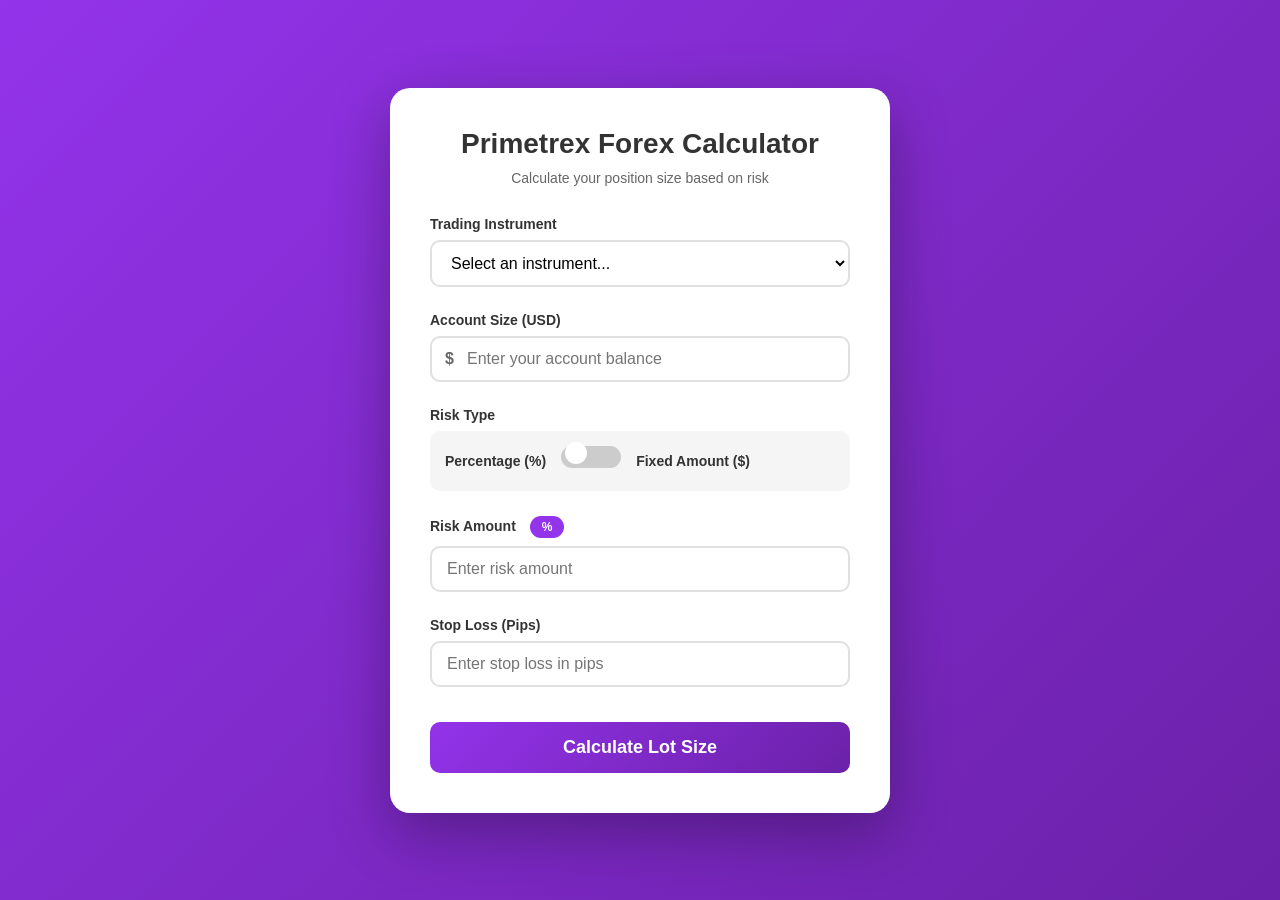
==== ForexCalculator/index.html @ 9714ca79 "Forex calculator" ====
<!DOCTYPE html>
<html lang="en">
<head>
    <meta charset="UTF-8">
    <meta name="viewport" content="width=device-width, initial-scale=1.0">
    <title>Forex Position Size Calculator</title>

    <!-- Link CSS -->
    <link rel="stylesheet" href="styles.css">
</head>
<body>
    <div class="calculator-container">
        <h1>Primetrex Forex Calculator</h1>
        <p class="subtitle">Calculate your position size based on risk</p>

        <form id="forexForm">
            <div class="form-group">
                <label for="tradingPair">Trading Instrument</label>
                <select id="tradingPair" required>
                    <option value="">Select an instrument...</option>
                    <option value="GOLD">GOLD (XAU/USD)</option>
                    <option value="CURRENCY">Currency Pairs</option>
                    <option value="BTC">Bitcoin (BTC)</option>
                    <option value="ETH">Ethereum (ETH)</option>
                    <option value="NAS100">NASDAQ 100</option>
                    <option value="US30">US30 (Dow Jones)</option>
                    <option value="GER40">GER40 (DAX)</option>
                    <option value="OIL">Oil</option>
                </select>
            </div>

            <div class="form-group">
                <label for="accountSize">Account Size (USD)</label>
                <div class="input-icon">
                    <input type="number" id="accountSize" step="0.01" min="0" placeholder="Enter your account balance" required>
                </div>
            </div>

            <div class="form-group">
                <label>Risk Type</label>
                <div class="toggle-container">
                    <span class="toggle-label">Percentage (%)</span>
                    <div class="toggle-wrapper">
                        <input type="checkbox" id="riskToggle" class="toggle-checkbox">
                        <label for="riskToggle" class="toggle-switch"></label>
                    </div>
                    <span class="toggle-label">Fixed Amount ($)</span>
                </div>
            </div>

            <div class="form-group">
                <label for="riskValue">
                    Risk Amount
                    <span class="risk-type-display" id="riskTypeDisplay">%</span>
                </label>
                <input type="number" id="riskValue" step="0.01" min="0" placeholder="Enter risk amount" required>
            </div>

            <div class="form-group">
                <label for="slPips">Stop Loss (Pips)</label>
                <input type="number" id="slPips" step="0.1" min="0.1" placeholder="Enter stop loss in pips" required>
            </div>

            <button type="submit" class="calculate-btn">Calculate Lot Size</button>
        </form>

        <div class="result-container" id="resultContainer">
            <div class="instrument-badge" id="instrumentBadge"></div>
            <div class="result-label">Recommended Lot Size</div>
            <div class="result-value">
                <span id="lotSize">0.00</span>
                <span class="result-unit">lots</span>
            </div>
        </div>
    </div>

    <!-- Link JS -->
    <script src="script.js"></script>
</body>
</html>
---- ForexCalculator/styles.css ----
* {
  margin: 0;
  padding: 0;
  box-sizing: border-box;
}

body {
  font-family:
    -apple-system, BlinkMacSystemFont, 'Segoe UI', Roboto, Oxygen, Ubuntu,
    Cantarell, sans-serif;
  background: linear-gradient(135deg, #9333ea 0%, #6b21a8 100%);
  min-height: 100vh;
  display: flex;
  justify-content: center;
  align-items: center;
  padding: 20px;
}

.calculator-container {
  background: white;
  border-radius: 20px;
  box-shadow: 0 20px 60px rgba(0, 0, 0, 0.3);
  padding: 40px;
  max-width: 500px;
  width: 100%;
}

h1 {
  color: #333;
  font-size: 28px;
  margin-bottom: 10px;
  text-align: center;
}

.subtitle {
  color: #666;
  text-align: center;
  margin-bottom: 30px;
  font-size: 14px;
}

.form-group {
  margin-bottom: 25px;
}

label {
  display: block;
  color: #333;
  font-weight: 600;
  margin-bottom: 8px;
  font-size: 14px;
}

select,
input[type='number'] {
  width: 100%;
  padding: 12px 15px;
  border: 2px solid #e0e0e0;
  border-radius: 10px;
  font-size: 16px;
  transition: all 0.3s ease;
  background: white;
}

select:focus,
input[type='number']:focus {
  outline: none;
  border-color: #9333ea;
  box-shadow: 0 0 0 3px rgba(147, 51, 234, 0.1);
}

.toggle-container {
  display: flex;
  align-items: center;
  gap: 15px;
  background: #f5f5f5;
  padding: 15px;
  border-radius: 10px;
}

.toggle-wrapper {
  position: relative;
  width: 60px;
  height: 30px;
}

.toggle-checkbox {
  display: none;
}

.toggle-switch {
  position: absolute;
  cursor: pointer;
  top: 0;
  left: 0;
  right: 0;
  bottom: 0;
  background-color: #ccc;
  border-radius: 30px;
  transition: 0.4s;
}

.toggle-switch:before {
  position: absolute;
  content: '';
  height: 22px;
  width: 22px;
  left: 4px;
  bottom: 4px;
  background-color: white;
  border-radius: 50%;
  transition: 0.4s;
}

.toggle-checkbox:checked + .toggle-switch {
  background-color: #9333ea;
}

.toggle-checkbox:checked + .toggle-switch:before {
  transform: translateX(30px);
}

.toggle-label {
  font-weight: 600;
  color: #333;
  font-size: 14px;
}

.calculate-btn {
  width: 100%;
  padding: 15px;
  background: linear-gradient(135deg, #9333ea 0%, #6b21a8 100%);
  color: white;
  border: none;
  border-radius: 10px;
  font-size: 18px;
  font-weight: 600;
  cursor: pointer;
  transition:
    transform 0.2s ease,
    box-shadow 0.2s ease;
  margin-top: 10px;
}

.calculate-btn:hover {
  transform: translateY(-2px);
  box-shadow: 0 10px 20px rgba(147, 51, 234, 0.3);
}

.calculate-btn:active {
  transform: translateY(0);
}

.result-container {
  margin-top: 30px;
  padding: 25px;
  background: linear-gradient(135deg, #f5f7fa 0%, #e9d5ff 100%);
  border-radius: 15px;
  text-align: center;
  display: none;
}

.result-container.show {
  display: block;
  animation: slideIn 0.5s ease;
}

@keyframes slideIn {
  from {
    opacity: 0;
    transform: translateY(20px);
  }
  to {
    opacity: 1;
    transform: translateY(0);
  }
}

.result-label {
  color: #666;
  font-size: 14px;
  margin-bottom: 10px;
  text-transform: uppercase;
  letter-spacing: 1px;
}

.result-value {
  color: #333;
  font-size: 48px;
  font-weight: 700;
  line-height: 1.2;
}

.result-unit {
  color: #666;
  font-size: 20px;
  margin-left: 5px;
}

.input-icon {
  position: relative;
}

.input-icon input {
  padding-left: 35px;
}

.input-icon::before {
  content: '$';
  position: absolute;
  left: 15px;
  top: 50%;
  transform: translateY(-50%);
  color: #666;
  font-weight: 600;
}

.risk-type-display {
  display: inline-block;
  padding: 4px 12px;
  background: #9333ea;
  color: white;
  border-radius: 20px;
  font-size: 12px;
  font-weight: 600;
  margin-left: 10px;
}

.instrument-badge {
  display: inline-block;
  padding: 6px 14px;
  background: linear-gradient(135deg, #9333ea 0%, #6b21a8 100%);
  color: white;
  border-radius: 20px;
  font-size: 13px;
  font-weight: 600;
  margin-bottom: 15px;
}
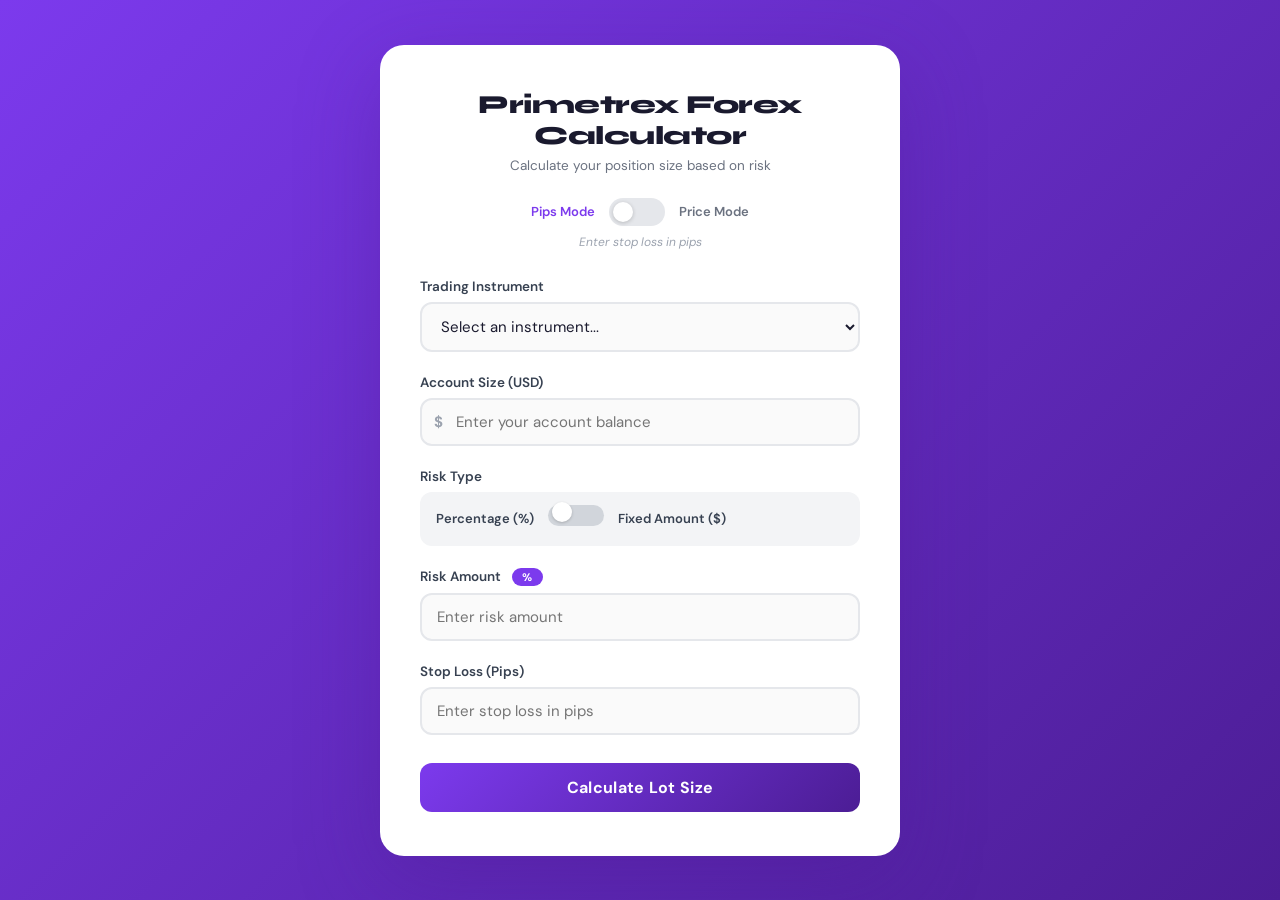
==== commit d84dd1b0: "New Upload" ====
--- a/ForexCalculator/index.html
+++ b/ForexCalculator/index.html
@@ -3,9 +3,7 @@
 <head>
     <meta charset="UTF-8">
     <meta name="viewport" content="width=device-width, initial-scale=1.0">
-    <title>Forex Position Size Calculator</title>
-
-    <!-- Link CSS -->
+    <title>Primetrex Forex Calculator</title>
     <link rel="stylesheet" href="styles.css">
 </head>
 <body>
@@ -13,13 +11,24 @@
         <h1>Primetrex Forex Calculator</h1>
         <p class="subtitle">Calculate your position size based on risk</p>
 
+        <!-- Mode Switch: Pips vs Price -->
+        <div class="mode-switch-wrapper">
+            <span class="mode-label" id="modeLabelPips">Pips Mode</span>
+            <div class="mode-switch-track" id="modeSwitchTrack">
+                <div class="mode-switch-thumb" id="modeSwitchThumb"></div>
+            </div>
+            <span class="mode-label" id="modeLabelPrice">Price Mode</span>
+        </div>
+        <p class="mode-description" id="modeDescription">Enter stop loss in pips</p>
+
         <form id="forexForm">
             <div class="form-group">
                 <label for="tradingPair">Trading Instrument</label>
                 <select id="tradingPair" required>
                     <option value="">Select an instrument...</option>
                     <option value="GOLD">GOLD (XAU/USD)</option>
-                    <option value="CURRENCY">Currency Pairs</option>
+                    <option value="CURRENCY_USD">Currency Pairs — USD (EUR/USD, GBP/USD…)</option>
+                    <option value="CURRENCY_JPY">Currency Pairs — JPY (USD/JPY, EUR/JPY…)</option>
                     <option value="BTC">Bitcoin (BTC)</option>
                     <option value="ETH">Ethereum (ETH)</option>
                     <option value="NAS100">NASDAQ 100</option>
@@ -56,9 +65,24 @@
                 <input type="number" id="riskValue" step="0.01" min="0" placeholder="Enter risk amount" required>
             </div>
 
-            <div class="form-group">
-                <label for="slPips">Stop Loss (Pips)</label>
-                <input type="number" id="slPips" step="0.1" min="0.1" placeholder="Enter stop loss in pips" required>
+            <!-- PIPS MODE fields -->
+            <div id="pipsModeFields">
+                <div class="form-group">
+                    <label for="slPips">Stop Loss (Pips)</label>
+                    <input type="number" id="slPips" step="0.1" min="0.1" placeholder="Enter stop loss in pips">
+                </div>
+            </div>
+
+            <!-- PRICE MODE fields -->
+            <div id="priceModeFields" class="hidden">
+                <div class="form-group">
+                    <label for="entryPrice">Entry Price</label>
+                    <input type="number" id="entryPrice" step="0.00001" min="0" placeholder="Enter entry price">
+                </div>
+                <div class="form-group">
+                    <label for="stopLossPrice">Stop Loss Price</label>
+                    <input type="number" id="stopLossPrice" step="0.00001" min="0" placeholder="Enter stop loss price">
+                </div>
             </div>
 
             <button type="submit" class="calculate-btn">Calculate Lot Size</button>
@@ -66,15 +90,34 @@
 
         <div class="result-container" id="resultContainer">
             <div class="instrument-badge" id="instrumentBadge"></div>
-            <div class="result-label">Recommended Lot Size</div>
-            <div class="result-value">
-                <span id="lotSize">0.00</span>
-                <span class="result-unit">lots</span>
+
+            <!-- Price mode extra rows -->
+            <div id="priceResultRows" class="hidden">
+                <div class="result-row">
+                    <span class="result-label">Price Difference</span>
+                    <span class="result-value" id="priceDiff">0.00</span>
+                </div>
+                <div class="result-row">
+                    <span class="result-label">Derived SL (Pips)</span>
+                    <span class="result-value" id="derivedPips">0.00</span>
+                </div>
+            </div>
+
+            <div class="result-row">
+                <span class="result-label">Risk Amount ($)</span>
+                <span class="result-value" id="riskAmountDisplay">$0.00</span>
+            </div>
+
+            <div class="lot-size-highlight">
+                <div class="lot-size-label">Recommended Lot Size</div>
+                <div class="lot-size-value">
+                    <span id="lotSize">0.00</span>
+                    <span class="lot-size-unit">lots</span>
+                </div>
             </div>
         </div>
     </div>
 
-    <!-- Link JS -->
     <script src="script.js"></script>
 </body>
-</html>+</html>
--- a/ForexCalculator/styles.css
+++ b/ForexCalculator/styles.css
@@ -1,238 +1,356 @@
+/* =============================================
+   PRIMETREX FOREX CALCULATOR — styles.css
+   ============================================= */
+
+@import url('https://fonts.googleapis.com/css2?family=DM+Sans:wght@400;500;600;700&family=Syne:wght@700;800&display=swap');
+
 * {
-  margin: 0;
-  padding: 0;
-  box-sizing: border-box;
+    margin: 0;
+    padding: 0;
+    box-sizing: border-box;
 }
 
 body {
-  font-family:
-    -apple-system, BlinkMacSystemFont, 'Segoe UI', Roboto, Oxygen, Ubuntu,
-    Cantarell, sans-serif;
-  background: linear-gradient(135deg, #9333ea 0%, #6b21a8 100%);
-  min-height: 100vh;
-  display: flex;
-  justify-content: center;
-  align-items: center;
-  padding: 20px;
-}
-
+    font-family: 'DM Sans', -apple-system, BlinkMacSystemFont, sans-serif;
+    background: linear-gradient(135deg, #7c3aed 0%, #4c1d95 100%);
+    min-height: 100vh;
+    display: flex;
+    justify-content: center;
+    align-items: center;
+    padding: 20px;
+}
+
+/* ── Container ── */
 .calculator-container {
-  background: white;
-  border-radius: 20px;
-  box-shadow: 0 20px 60px rgba(0, 0, 0, 0.3);
-  padding: 40px;
-  max-width: 500px;
-  width: 100%;
+    background: #ffffff;
+    border-radius: 24px;
+    box-shadow: 0 24px 80px rgba(76, 29, 149, 0.35);
+    padding: 44px 40px;
+    max-width: 520px;
+    width: 100%;
 }
 
 h1 {
-  color: #333;
-  font-size: 28px;
-  margin-bottom: 10px;
-  text-align: center;
+    font-family: 'Syne', sans-serif;
+    color: #1a1a2e;
+    font-size: 26px;
+    font-weight: 800;
+    margin-bottom: 6px;
+    text-align: center;
+    letter-spacing: -0.5px;
 }
 
 .subtitle {
-  color: #666;
-  text-align: center;
-  margin-bottom: 30px;
-  font-size: 14px;
-}
-
+    color: #6b7280;
+    text-align: center;
+    margin-bottom: 24px;
+    font-size: 13.5px;
+}
+
+/* ── Mode Switch ── */
+.mode-switch-wrapper {
+    display: flex;
+    align-items: center;
+    justify-content: center;
+    gap: 14px;
+    margin-bottom: 8px;
+}
+
+.mode-label {
+    font-size: 13px;
+    font-weight: 600;
+    color: #6b7280;
+    cursor: pointer;
+    transition: color 0.25s;
+    user-select: none;
+}
+
+.mode-label.active {
+    color: #7c3aed;
+}
+
+.mode-switch-track {
+    position: relative;
+    width: 56px;
+    height: 28px;
+    background: #e5e7eb;
+    border-radius: 999px;
+    cursor: pointer;
+    transition: background 0.3s;
+    flex-shrink: 0;
+}
+
+.mode-switch-track.price-active {
+    background: #7c3aed;
+}
+
+.mode-switch-thumb {
+    position: absolute;
+    top: 4px;
+    left: 4px;
+    width: 20px;
+    height: 20px;
+    background: #ffffff;
+    border-radius: 50%;
+    box-shadow: 0 1px 4px rgba(0,0,0,0.2);
+    transition: transform 0.3s cubic-bezier(0.34, 1.56, 0.64, 1);
+}
+
+.mode-switch-track.price-active .mode-switch-thumb {
+    transform: translateX(28px);
+}
+
+.mode-description {
+    text-align: center;
+    font-size: 12px;
+    color: #9ca3af;
+    margin-bottom: 28px;
+    font-style: italic;
+    transition: opacity 0.3s;
+}
+
+/* ── Form ── */
 .form-group {
-  margin-bottom: 25px;
+    margin-bottom: 22px;
 }
 
 label {
-  display: block;
-  color: #333;
-  font-weight: 600;
-  margin-bottom: 8px;
-  font-size: 14px;
+    display: block;
+    color: #374151;
+    font-weight: 600;
+    margin-bottom: 7px;
+    font-size: 13.5px;
 }
 
 select,
-input[type='number'] {
-  width: 100%;
-  padding: 12px 15px;
-  border: 2px solid #e0e0e0;
-  border-radius: 10px;
-  font-size: 16px;
-  transition: all 0.3s ease;
-  background: white;
+input[type="number"] {
+    width: 100%;
+    padding: 12px 15px;
+    border: 2px solid #e5e7eb;
+    border-radius: 12px;
+    font-size: 15px;
+    font-family: 'DM Sans', sans-serif;
+    transition: border-color 0.25s, box-shadow 0.25s;
+    background: #fafafa;
+    color: #1a1a2e;
 }
 
 select:focus,
-input[type='number']:focus {
-  outline: none;
-  border-color: #9333ea;
-  box-shadow: 0 0 0 3px rgba(147, 51, 234, 0.1);
-}
-
+input[type="number"]:focus {
+    outline: none;
+    border-color: #7c3aed;
+    background: #fff;
+    box-shadow: 0 0 0 4px rgba(124, 58, 237, 0.1);
+}
+
+/* Dollar prefix on account size */
+.input-icon {
+    position: relative;
+}
+
+.input-icon input {
+    padding-left: 34px;
+}
+
+.input-icon::before {
+    content: '$';
+    position: absolute;
+    left: 14px;
+    top: 50%;
+    transform: translateY(-50%);
+    color: #9ca3af;
+    font-weight: 700;
+    font-size: 15px;
+    pointer-events: none;
+}
+
+/* ── Risk Type Toggle ── */
 .toggle-container {
-  display: flex;
-  align-items: center;
-  gap: 15px;
-  background: #f5f5f5;
-  padding: 15px;
-  border-radius: 10px;
+    display: flex;
+    align-items: center;
+    gap: 14px;
+    background: #f3f4f6;
+    padding: 13px 16px;
+    border-radius: 12px;
+}
+
+.toggle-label {
+    font-weight: 600;
+    color: #374151;
+    font-size: 13px;
 }
 
 .toggle-wrapper {
-  position: relative;
-  width: 60px;
-  height: 30px;
+    position: relative;
+    width: 56px;
+    height: 28px;
+    flex-shrink: 0;
 }
 
 .toggle-checkbox {
-  display: none;
+    display: none;
 }
 
 .toggle-switch {
-  position: absolute;
-  cursor: pointer;
-  top: 0;
-  left: 0;
-  right: 0;
-  bottom: 0;
-  background-color: #ccc;
-  border-radius: 30px;
-  transition: 0.4s;
-}
-
-.toggle-switch:before {
-  position: absolute;
-  content: '';
-  height: 22px;
-  width: 22px;
-  left: 4px;
-  bottom: 4px;
-  background-color: white;
-  border-radius: 50%;
-  transition: 0.4s;
+    position: absolute;
+    cursor: pointer;
+    inset: 0;
+    background-color: #d1d5db;
+    border-radius: 999px;
+    transition: background-color 0.35s;
+}
+
+.toggle-switch::before {
+    content: "";
+    position: absolute;
+    height: 20px;
+    width: 20px;
+    left: 4px;
+    bottom: 4px;
+    background: white;
+    border-radius: 50%;
+    box-shadow: 0 1px 3px rgba(0,0,0,0.2);
+    transition: transform 0.35s cubic-bezier(0.34, 1.56, 0.64, 1);
 }
 
 .toggle-checkbox:checked + .toggle-switch {
-  background-color: #9333ea;
-}
-
-.toggle-checkbox:checked + .toggle-switch:before {
-  transform: translateX(30px);
-}
-
-.toggle-label {
-  font-weight: 600;
-  color: #333;
-  font-size: 14px;
-}
-
+    background-color: #7c3aed;
+}
+
+.toggle-checkbox:checked + .toggle-switch::before {
+    transform: translateX(28px);
+}
+
+/* Risk badge */
+.risk-type-display {
+    display: inline-block;
+    padding: 2px 10px;
+    background: #7c3aed;
+    color: white;
+    border-radius: 999px;
+    font-size: 11px;
+    font-weight: 700;
+    margin-left: 8px;
+    letter-spacing: 0.5px;
+}
+
+/* ── Hidden utility ── */
+.hidden {
+    display: none !important;
+}
+
+/* ── Calculate Button ── */
 .calculate-btn {
-  width: 100%;
-  padding: 15px;
-  background: linear-gradient(135deg, #9333ea 0%, #6b21a8 100%);
-  color: white;
-  border: none;
-  border-radius: 10px;
-  font-size: 18px;
-  font-weight: 600;
-  cursor: pointer;
-  transition:
-    transform 0.2s ease,
-    box-shadow 0.2s ease;
-  margin-top: 10px;
+    width: 100%;
+    padding: 14px;
+    background: linear-gradient(135deg, #7c3aed 0%, #4c1d95 100%);
+    color: white;
+    border: none;
+    border-radius: 12px;
+    font-family: 'DM Sans', sans-serif;
+    font-size: 16px;
+    font-weight: 700;
+    cursor: pointer;
+    letter-spacing: 0.3px;
+    transition: transform 0.2s ease, box-shadow 0.2s ease, opacity 0.2s;
+    margin-top: 6px;
 }
 
 .calculate-btn:hover {
-  transform: translateY(-2px);
-  box-shadow: 0 10px 20px rgba(147, 51, 234, 0.3);
+    transform: translateY(-2px);
+    box-shadow: 0 10px 28px rgba(124, 58, 237, 0.38);
 }
 
 .calculate-btn:active {
-  transform: translateY(0);
-}
-
+    transform: translateY(0);
+    opacity: 0.9;
+}
+
+/* ── Result Container ── */
 .result-container {
-  margin-top: 30px;
-  padding: 25px;
-  background: linear-gradient(135deg, #f5f7fa 0%, #e9d5ff 100%);
-  border-radius: 15px;
-  text-align: center;
-  display: none;
+    margin-top: 28px;
+    padding: 24px;
+    background: linear-gradient(135deg, #f9fafb 0%, #ede9fe 100%);
+    border-radius: 16px;
+    display: none;
+    border: 1.5px solid rgba(124, 58, 237, 0.12);
 }
 
 .result-container.show {
-  display: block;
-  animation: slideIn 0.5s ease;
+    display: block;
+    animation: slideIn 0.45s ease;
 }
 
 @keyframes slideIn {
-  from {
-    opacity: 0;
-    transform: translateY(20px);
-  }
-  to {
-    opacity: 1;
-    transform: translateY(0);
-  }
+    from { opacity: 0; transform: translateY(16px); }
+    to   { opacity: 1; transform: translateY(0); }
+}
+
+.instrument-badge {
+    display: inline-block;
+    padding: 5px 14px;
+    background: linear-gradient(135deg, #7c3aed 0%, #4c1d95 100%);
+    color: white;
+    border-radius: 999px;
+    font-size: 12px;
+    font-weight: 700;
+    margin-bottom: 16px;
+    letter-spacing: 0.5px;
+}
+
+.result-row {
+    display: flex;
+    justify-content: space-between;
+    align-items: center;
+    padding: 11px 0;
+    border-bottom: 1px solid rgba(124, 58, 237, 0.1);
+}
+
+.result-row:last-of-type {
+    border-bottom: none;
 }
 
 .result-label {
-  color: #666;
-  font-size: 14px;
-  margin-bottom: 10px;
-  text-transform: uppercase;
-  letter-spacing: 1px;
+    color: #6b7280;
+    font-size: 13px;
+    font-weight: 500;
 }
 
 .result-value {
-  color: #333;
-  font-size: 48px;
-  font-weight: 700;
-  line-height: 1.2;
-}
-
-.result-unit {
-  color: #666;
-  font-size: 20px;
-  margin-left: 5px;
-}
-
-.input-icon {
-  position: relative;
-}
-
-.input-icon input {
-  padding-left: 35px;
-}
-
-.input-icon::before {
-  content: '$';
-  position: absolute;
-  left: 15px;
-  top: 50%;
-  transform: translateY(-50%);
-  color: #666;
-  font-weight: 600;
-}
-
-.risk-type-display {
-  display: inline-block;
-  padding: 4px 12px;
-  background: #9333ea;
-  color: white;
-  border-radius: 20px;
-  font-size: 12px;
-  font-weight: 600;
-  margin-left: 10px;
-}
-
-.instrument-badge {
-  display: inline-block;
-  padding: 6px 14px;
-  background: linear-gradient(135deg, #9333ea 0%, #6b21a8 100%);
-  color: white;
-  border-radius: 20px;
-  font-size: 13px;
-  font-weight: 600;
-  margin-bottom: 15px;
-}
+    color: #1a1a2e;
+    font-size: 15px;
+    font-weight: 700;
+}
+
+/* ── Lot Size Highlight ── */
+.lot-size-highlight {
+    text-align: center;
+    padding: 20px;
+    background: linear-gradient(135deg, #7c3aed 0%, #4c1d95 100%);
+    border-radius: 12px;
+    margin-top: 16px;
+}
+
+.lot-size-label {
+    color: rgba(255, 255, 255, 0.85);
+    font-size: 11px;
+    text-transform: uppercase;
+    letter-spacing: 1.5px;
+    margin-bottom: 6px;
+    font-weight: 600;
+}
+
+.lot-size-value {
+    color: white;
+    font-family: 'Syne', sans-serif;
+    font-size: 38px;
+    font-weight: 800;
+    line-height: 1.1;
+}
+
+.lot-size-unit {
+    font-size: 18px;
+    font-weight: 600;
+    opacity: 0.75;
+    margin-left: 4px;
+}
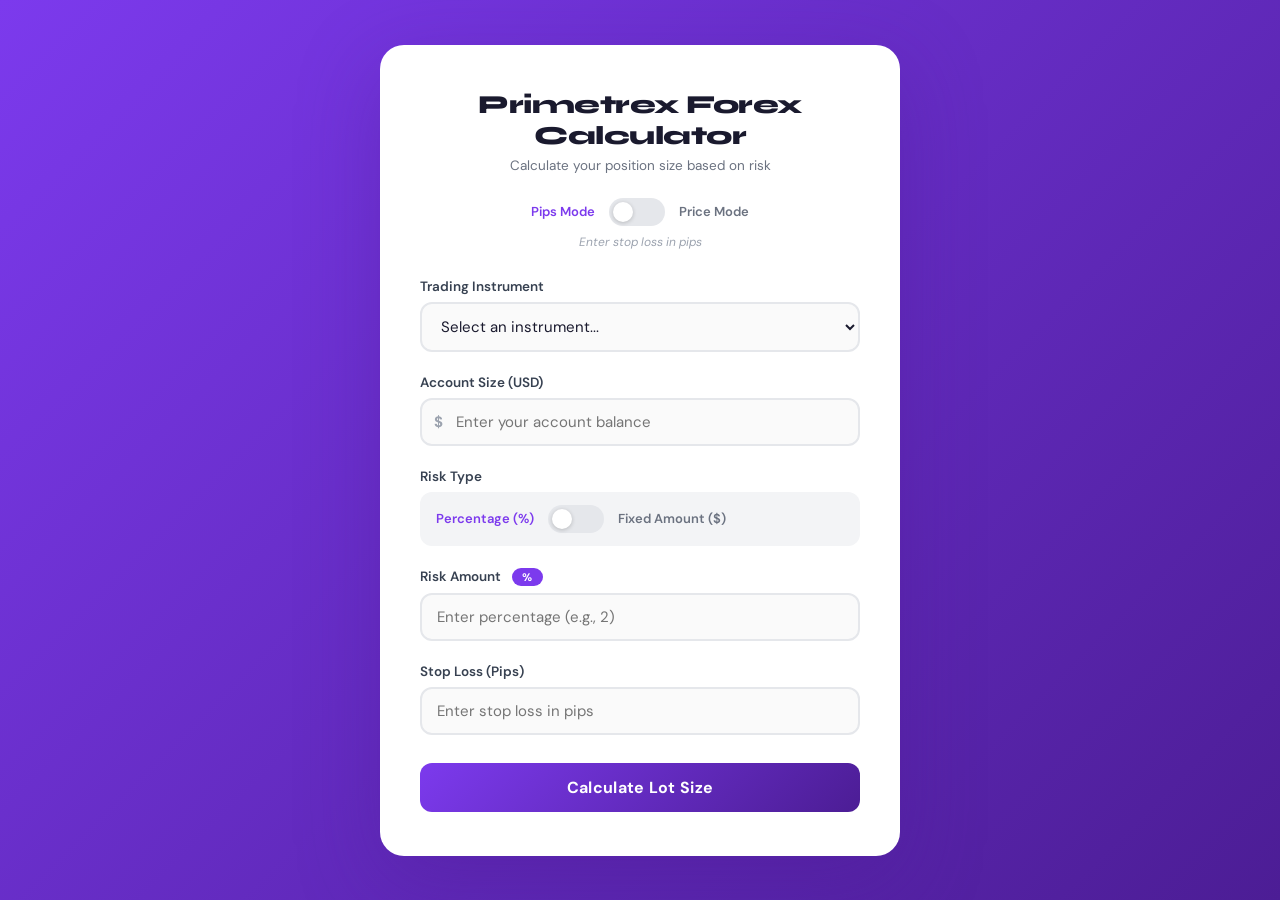
==== commit a5679365: "New Update" ====
--- a/ForexCalculator/index.html
+++ b/ForexCalculator/index.html
@@ -47,13 +47,12 @@
 
             <div class="form-group">
                 <label>Risk Type</label>
-                <div class="toggle-container">
-                    <span class="toggle-label">Percentage (%)</span>
-                    <div class="toggle-wrapper">
-                        <input type="checkbox" id="riskToggle" class="toggle-checkbox">
-                        <label for="riskToggle" class="toggle-switch"></label>
+                <div class="mode-switch-wrapper risk-switch-wrapper">
+                    <span class="mode-label active" id="riskLabelPct">Percentage (%)</span>
+                    <div class="mode-switch-track" id="riskSwitchTrack">
+                        <div class="mode-switch-thumb"></div>
                     </div>
-                    <span class="toggle-label">Fixed Amount ($)</span>
+                    <span class="mode-label" id="riskLabelFixed">Fixed Amount ($)</span>
                 </div>
             </div>
 
--- a/ForexCalculator/styles.css
+++ b/ForexCalculator/styles.css
@@ -164,60 +164,19 @@
     pointer-events: none;
 }
 
-/* ── Risk Type Toggle ── */
-.toggle-container {
-    display: flex;
-    align-items: center;
-    gap: 14px;
+/* ── Risk Type Toggle (same style as mode switch) ── */
+.risk-switch-wrapper {
     background: #f3f4f6;
     padding: 13px 16px;
     border-radius: 12px;
-}
-
-.toggle-label {
-    font-weight: 600;
-    color: #374151;
-    font-size: 13px;
-}
-
-.toggle-wrapper {
-    position: relative;
-    width: 56px;
-    height: 28px;
-    flex-shrink: 0;
-}
-
-.toggle-checkbox {
-    display: none;
-}
-
-.toggle-switch {
-    position: absolute;
-    cursor: pointer;
-    inset: 0;
-    background-color: #d1d5db;
-    border-radius: 999px;
-    transition: background-color 0.35s;
-}
-
-.toggle-switch::before {
-    content: "";
-    position: absolute;
-    height: 20px;
-    width: 20px;
-    left: 4px;
-    bottom: 4px;
-    background: white;
-    border-radius: 50%;
-    box-shadow: 0 1px 3px rgba(0,0,0,0.2);
-    transition: transform 0.35s cubic-bezier(0.34, 1.56, 0.64, 1);
-}
-
-.toggle-checkbox:checked + .toggle-switch {
-    background-color: #7c3aed;
-}
-
-.toggle-checkbox:checked + .toggle-switch::before {
+    justify-content: flex-start;
+}
+
+.mode-switch-track.toggled {
+    background: #7c3aed;
+}
+
+.mode-switch-track.toggled .mode-switch-thumb {
     transform: translateX(28px);
 }
 
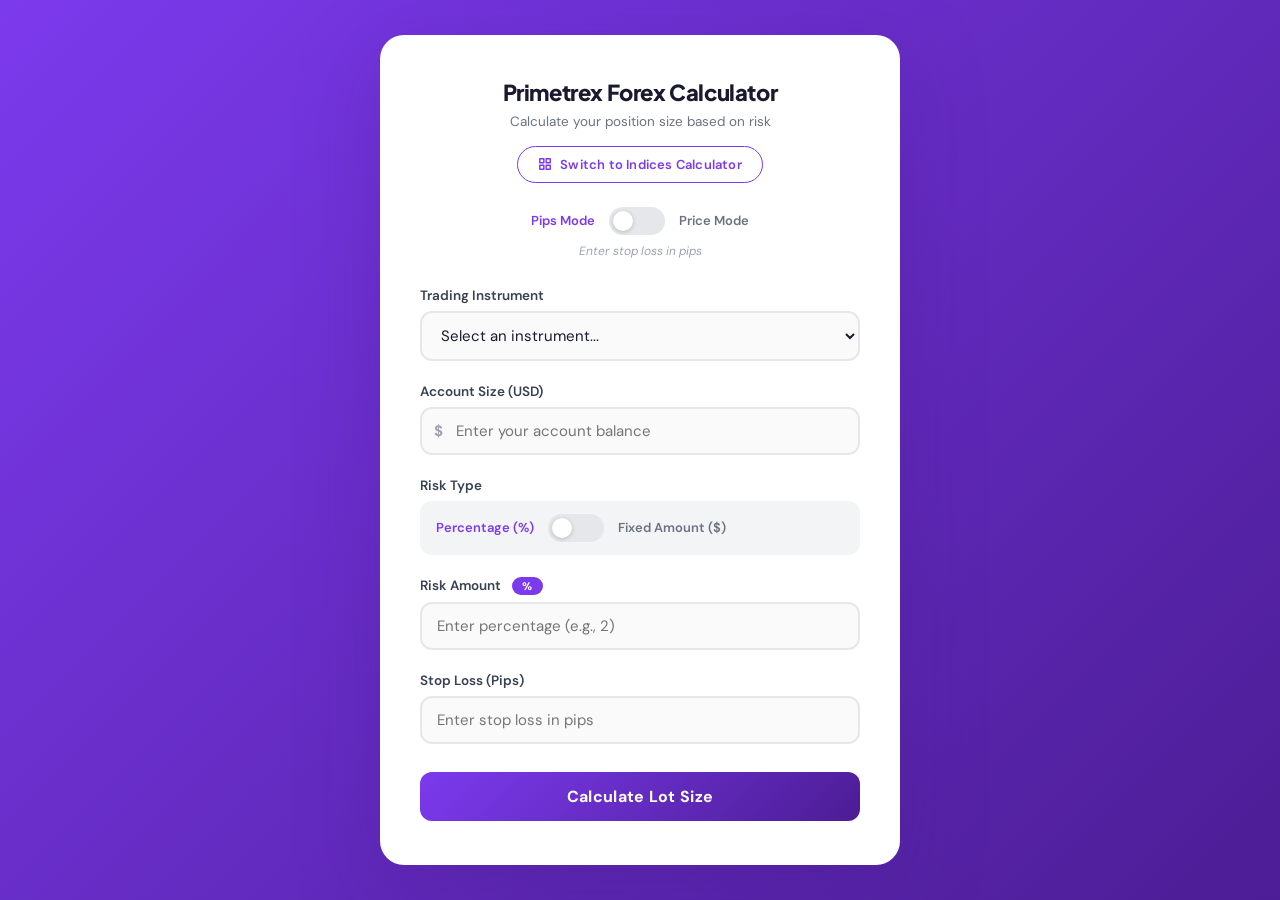
==== commit ff28adea: "fontandnewbutton" ====
--- a/ForexCalculator/index.html
+++ b/ForexCalculator/index.html
@@ -10,6 +10,11 @@
     <div class="calculator-container">
         <h1>Primetrex Forex Calculator</h1>
         <p class="subtitle">Calculate your position size based on risk</p>
+
+        <a href="https://primetrex.com/Synthetics-Calculator/" class="nav-link-btn" target="_blank" rel="noopener">
+            <svg width="14" height="14" viewBox="0 0 24 24" fill="none" stroke="currentColor" stroke-width="2.5" stroke-linecap="round" stroke-linejoin="round"><path d="M3 3h7v7H3z"/><path d="M14 3h7v7h-7z"/><path d="M14 14h7v7h-7z"/><path d="M3 14h7v7H3z"/></svg>
+            Switch to Indices Calculator
+        </a>
 
         <!-- Mode Switch: Pips vs Price -->
         <div class="mode-switch-wrapper">
--- a/ForexCalculator/styles.css
+++ b/ForexCalculator/styles.css
@@ -2,7 +2,7 @@
    PRIMETREX FOREX CALCULATOR — styles.css
    ============================================= */
 
-@import url('https://fonts.googleapis.com/css2?family=DM+Sans:wght@400;500;600;700&family=Syne:wght@700;800&display=swap');
+@import url('https://fonts.googleapis.com/css2?family=DM+Sans:wght@400;500;600;700&family=Plus+Jakarta+Sans:wght@700;800&display=swap');
 
 * {
     margin: 0;
@@ -31,20 +31,53 @@
 }
 
 h1 {
-    font-family: 'Syne', sans-serif;
+    font-family: 'Plus Jakarta Sans', sans-serif;
     color: #1a1a2e;
-    font-size: 26px;
+    font-size: clamp(17px, 4.5vw, 22px);
     font-weight: 800;
     margin-bottom: 6px;
     text-align: center;
-    letter-spacing: -0.5px;
+    letter-spacing: -0.4px;
+    line-height: 1.25;
+    word-break: break-word;
 }
 
 .subtitle {
     color: #6b7280;
     text-align: center;
-    margin-bottom: 24px;
+    margin-bottom: 16px;
     font-size: 13.5px;
+}
+
+.nav-link-btn {
+    display: flex;
+    align-items: center;
+    justify-content: center;
+    gap: 8px;
+    margin: 0 auto 24px;
+    padding: 9px 20px;
+    background: transparent;
+    border: 1.5px solid #7c3aed;
+    border-radius: 50px;
+    color: #7c3aed;
+    font-family: 'DM Sans', sans-serif;
+    font-size: 13px;
+    font-weight: 600;
+    cursor: pointer;
+    text-decoration: none;
+    transition: background 0.2s, color 0.2s, transform 0.15s;
+    letter-spacing: 0.2px;
+    width: fit-content;
+}
+
+.nav-link-btn:hover {
+    background: #7c3aed;
+    color: #fff;
+    transform: translateY(-1px);
+}
+
+.nav-link-btn svg {
+    flex-shrink: 0;
 }
 
 /* ── Mode Switch ── */
@@ -301,15 +334,40 @@
 
 .lot-size-value {
     color: white;
-    font-family: 'Syne', sans-serif;
-    font-size: 38px;
+    font-family: 'Plus Jakarta Sans', sans-serif;
+    font-size: clamp(28px, 8vw, 38px);
     font-weight: 800;
     line-height: 1.1;
 }
 
 .lot-size-unit {
-    font-size: 18px;
+    font-size: clamp(14px, 4vw, 18px);
     font-weight: 600;
     opacity: 0.75;
     margin-left: 4px;
 }
+
+/* ── Responsive ── */
+@media (max-width: 480px) {
+    .calculator-container {
+        padding: 28px 20px;
+        border-radius: 18px;
+    }
+
+    .nav-link-btn {
+        font-size: 12px;
+        padding: 8px 16px;
+    }
+
+    .subtitle {
+        font-size: 12.5px;
+    }
+
+    .result-value {
+        font-size: 13px;
+    }
+
+    .result-label {
+        font-size: 12px;
+    }
+}
